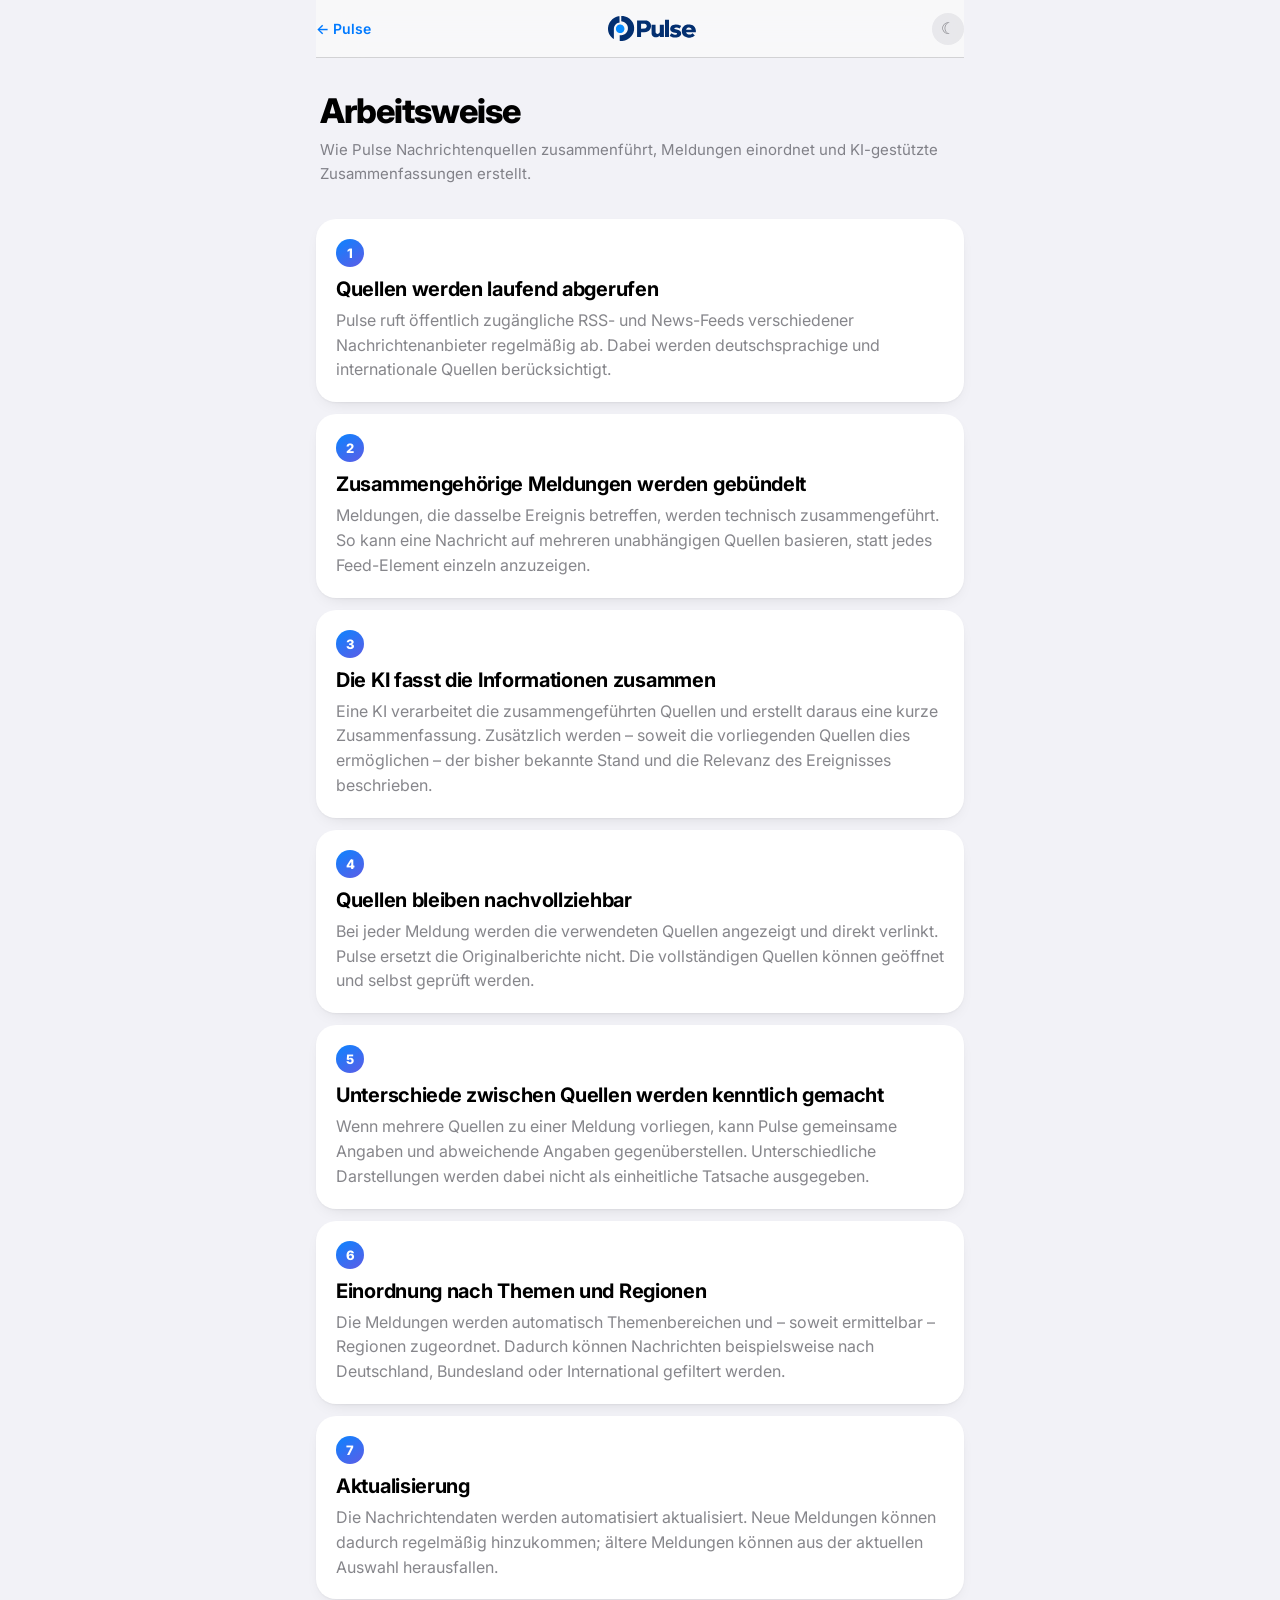
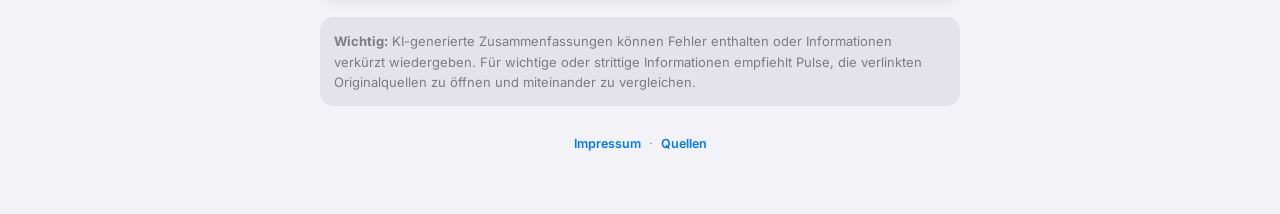
==== arbeitsweise.html @ b8046d0d "Add transparent methodology page" ====
<!doctype html>
<html lang="de">
<head>
<meta charset="utf-8">
<meta name="viewport" content="width=device-width, initial-scale=1, viewport-fit=cover">
<meta name="color-scheme" content="light dark">
<title>Arbeitsweise · Pulse</title>
<link rel="preconnect" href="https://fonts.googleapis.com">
<link href="https://fonts.googleapis.com/css2?family=Inter:wght@400;500;600;700;800&display=swap" rel="stylesheet">
<style>
:root{--bg:#F2F2F7;--card:#FFF;--label:#000;--label2:rgba(60,60,67,.62);--sep:rgba(60,60,67,.2);--fill:rgba(118,118,128,.12);--tint:#007AFF;--bar:rgba(249,249,249,.82);--font:-apple-system,BlinkMacSystemFont,"SF Pro Text","SF Pro Display",Inter,"Segoe UI",Roboto,Arial,sans-serif}
html[data-theme="dark"]{color-scheme:dark;--bg:#000;--card:#1C1C1E;--label:#FFF;--label2:rgba(235,235,245,.62);--sep:rgba(84,84,88,.65);--fill:rgba(118,118,128,.24);--tint:#0A84FF;--bar:rgba(22,22,24,.82)}
@media(prefers-color-scheme:dark){:root:not([data-theme]){--bg:#000;--card:#1C1C1E;--label:#FFF;--label2:rgba(235,235,245,.62);--sep:rgba(84,84,88,.65);--fill:rgba(118,118,128,.24);--tint:#0A84FF;--bar:rgba(22,22,24,.82)}}
*{box-sizing:border-box}body{margin:0;background:var(--bg);color:var(--label);font:16px/1.55 var(--font);-webkit-font-smoothing:antialiased}.wrap{max-width:680px;margin:auto;padding:0 16px 48px}.nav{height:58px;display:flex;align-items:center;justify-content:space-between;position:sticky;top:0;z-index:2;background:var(--bar);backdrop-filter:saturate(180%) blur(20px);border-bottom:.5px solid var(--sep)}.nav img{width:88px}.back{color:var(--tint);text-decoration:none;font-weight:600;font-size:14px}.theme{border:0;border-radius:50%;width:32px;height:32px;background:var(--fill);color:var(--label2);font-size:16px}.head{padding:34px 4px 22px}.head h1{font-size:34px;line-height:1.1;letter-spacing:-.03em;margin:0 0 9px;font-weight:800}.head p{margin:0;color:var(--label2);font-size:15px}.card{background:var(--card);border-radius:20px;padding:20px;margin:12px 0;box-shadow:0 1px 2px rgba(0,0,0,.04),0 6px 18px -10px rgba(0,0,0,.18)}.num{display:inline-grid;place-items:center;width:28px;height:28px;border-radius:50%;background:linear-gradient(145deg,#0A84FF,#5E5CE6);color:#fff;font-weight:800;font-size:13px;margin-bottom:10px}.card h2{font-size:20px;line-height:1.2;margin:0 0 7px;letter-spacing:-.015em}.card p{margin:0;color:var(--label2)}.card p+p{margin-top:9px}.note{margin:18px 4px 0;padding:14px;border-radius:14px;background:var(--fill);color:var(--label2);font-size:13px}.foot{text-align:center;color:var(--label2);font-size:12.5px;margin-top:28px}.foot a{color:var(--tint);text-decoration:none;font-weight:600}
</style>
</head>
<body>
<div class="wrap">
<header class="nav">
<a class="back" href="./index.html">← Pulse</a>
<img src="assets/pulse-logo.svg" alt="Pulse">
<button class="theme" id="theme" aria-label="Darstellung wechseln">☾</button>
</header>
<main>
<section class="head">
<h1>Arbeitsweise</h1>
<p>Wie Pulse Nachrichtenquellen zusammenführt, Meldungen einordnet und KI-gestützte Zusammenfassungen erstellt.</p>
</section>

<section class="card"><span class="num">1</span><h2>Quellen werden laufend abgerufen</h2><p>Pulse ruft öffentlich zugängliche RSS- und News-Feeds verschiedener Nachrichtenanbieter regelmäßig ab. Dabei werden deutschsprachige und internationale Quellen berücksichtigt.</p></section>
<section class="card"><span class="num">2</span><h2>Zusammengehörige Meldungen werden gebündelt</h2><p>Meldungen, die dasselbe Ereignis betreffen, werden technisch zusammengeführt. So kann eine Nachricht auf mehreren unabhängigen Quellen basieren, statt jedes Feed-Element einzeln anzuzeigen.</p></section>
<section class="card"><span class="num">3</span><h2>Die KI fasst die Informationen zusammen</h2><p>Eine KI verarbeitet die zusammengeführten Quellen und erstellt daraus eine kurze Zusammenfassung. Zusätzlich werden – soweit die vorliegenden Quellen dies ermöglichen – der bisher bekannte Stand und die Relevanz des Ereignisses beschrieben.</p></section>
<section class="card"><span class="num">4</span><h2>Quellen bleiben nachvollziehbar</h2><p>Bei jeder Meldung werden die verwendeten Quellen angezeigt und direkt verlinkt. Pulse ersetzt die Originalberichte nicht. Die vollständigen Quellen können geöffnet und selbst geprüft werden.</p></section>
<section class="card"><span class="num">5</span><h2>Unterschiede zwischen Quellen werden kenntlich gemacht</h2><p>Wenn mehrere Quellen zu einer Meldung vorliegen, kann Pulse gemeinsame Angaben und abweichende Angaben gegenüberstellen. Unterschiedliche Darstellungen werden dabei nicht als einheitliche Tatsache ausgegeben.</p></section>
<section class="card"><span class="num">6</span><h2>Einordnung nach Themen und Regionen</h2><p>Die Meldungen werden automatisch Themenbereichen und – soweit ermittelbar – Regionen zugeordnet. Dadurch können Nachrichten beispielsweise nach Deutschland, Bundesland oder International gefiltert werden.</p></section>
<section class="card"><span class="num">7</span><h2>Aktualisierung</h2><p>Die Nachrichtendaten werden automatisiert aktualisiert. Neue Meldungen können dadurch regelmäßig hinzukommen; ältere Meldungen können aus der aktuellen Auswahl herausfallen.</p></section>

<p class="note"><strong>Wichtig:</strong> KI-generierte Zusammenfassungen können Fehler enthalten oder Informationen verkürzt wiedergeben. Für wichtige oder strittige Informationen empfiehlt Pulse, die verlinkten Originalquellen zu öffnen und miteinander zu vergleichen.</p>
</main>
<p class="foot"><a href="./impressum.html">Impressum</a><span style="margin:0 8px">·</span><a href="./quellen.html">Quellen</a></p>
</div>
<script>
const key='pulse-theme',root=document.documentElement,b=document.getElementById('theme');
function apply(){const s=localStorage.getItem(key);if(s)root.dataset.theme=s;b.textContent=root.dataset.theme==='dark'?'☀':'☾'}
b.onclick=()=>{const n=root.dataset.theme==='dark'?'light':'dark';root.dataset.theme=n;localStorage.setItem(key,n);apply()};apply();
</script>
</body>
</html>
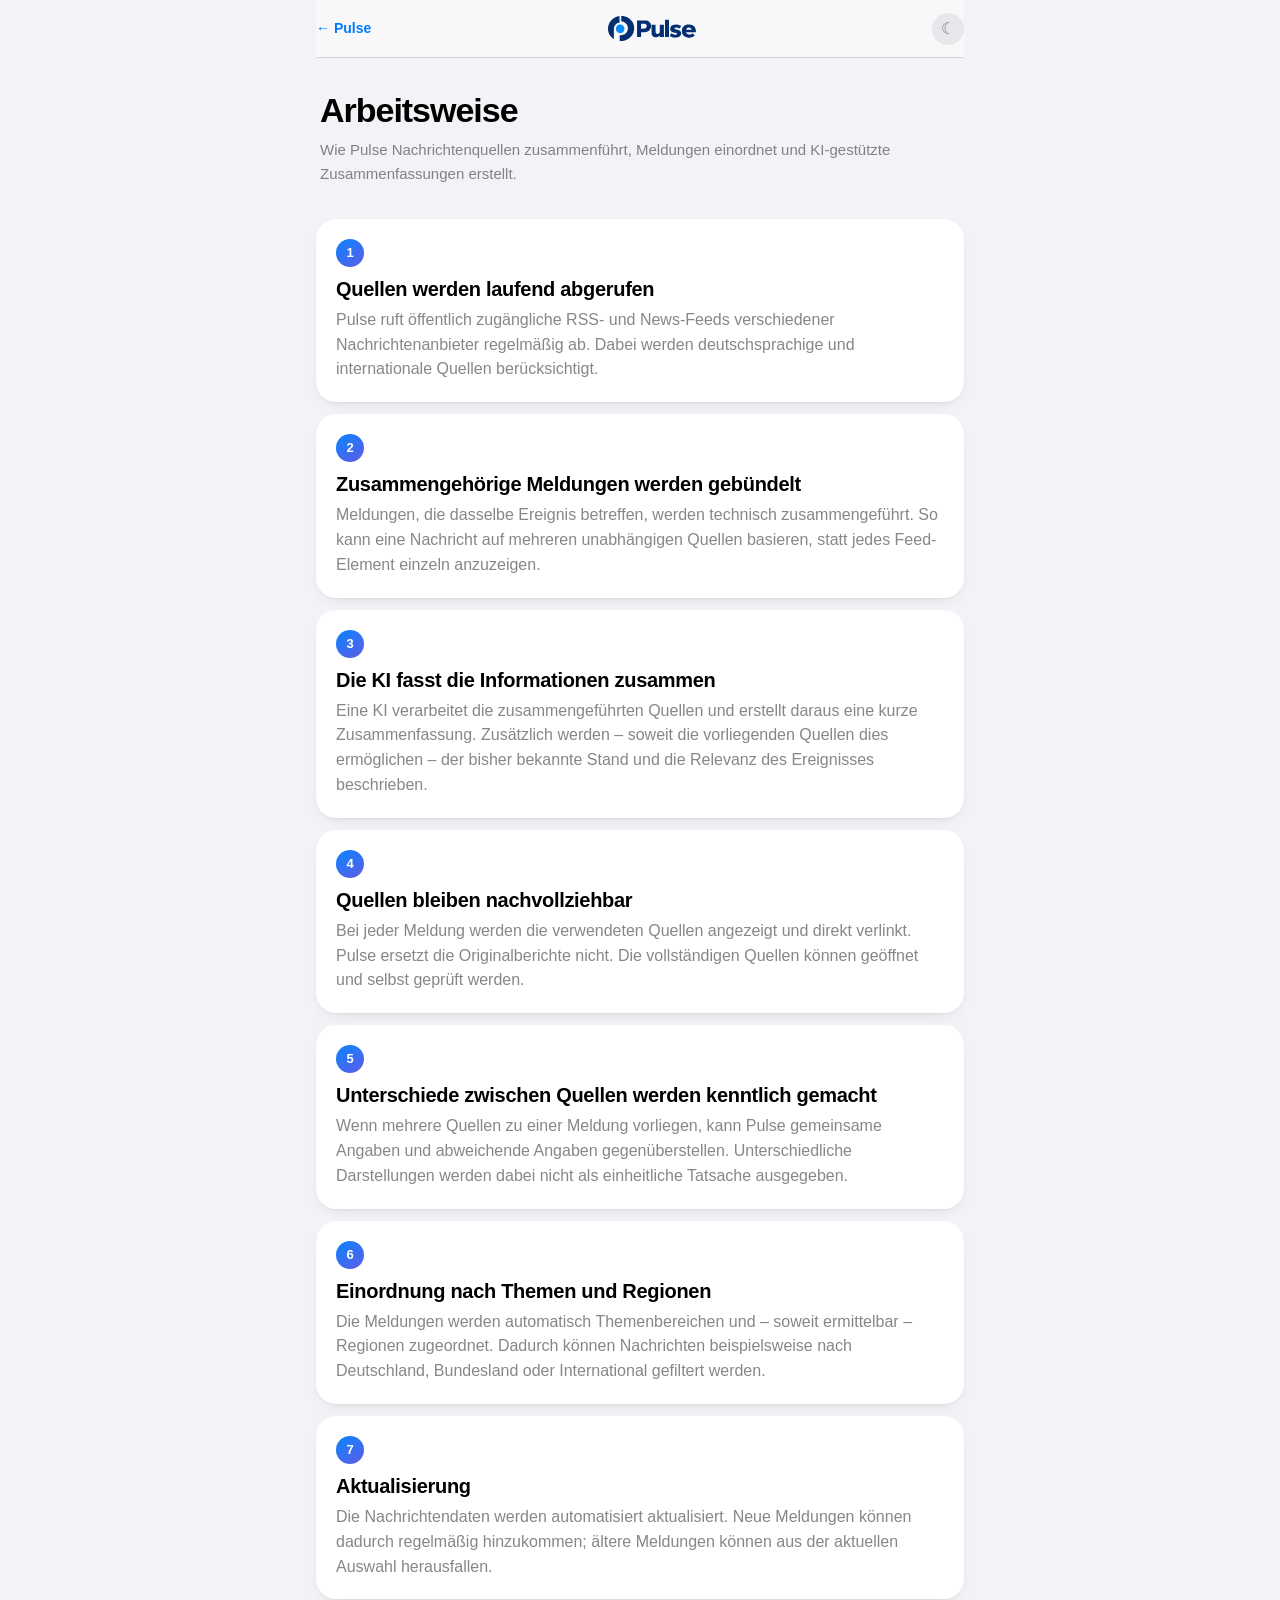
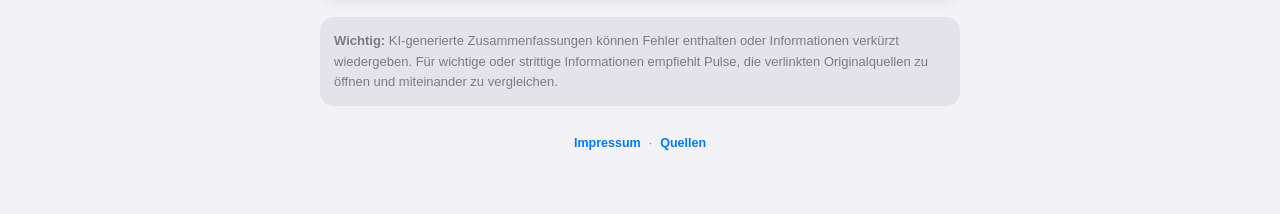
==== commit 9ebe968f: "Remove external font dependency" ====
--- a/arbeitsweise.html
+++ b/arbeitsweise.html
@@ -5,10 +5,8 @@
 <meta name="viewport" content="width=device-width, initial-scale=1, viewport-fit=cover">
 <meta name="color-scheme" content="light dark">
 <title>Arbeitsweise · Pulse</title>
-<link rel="preconnect" href="https://fonts.googleapis.com">
-<link href="https://fonts.googleapis.com/css2?family=Inter:wght@400;500;600;700;800&display=swap" rel="stylesheet">
 <style>
-:root{--bg:#F2F2F7;--card:#FFF;--label:#000;--label2:rgba(60,60,67,.62);--sep:rgba(60,60,67,.2);--fill:rgba(118,118,128,.12);--tint:#007AFF;--bar:rgba(249,249,249,.82);--font:-apple-system,BlinkMacSystemFont,"SF Pro Text","SF Pro Display",Inter,"Segoe UI",Roboto,Arial,sans-serif}
+:root{--bg:#F2F2F7;--card:#FFF;--label:#000;--label2:rgba(60,60,67,.62);--sep:rgba(60,60,67,.2);--fill:rgba(118,118,128,.12);--tint:#007AFF;--bar:rgba(249,249,249,.82);--font:-apple-system,BlinkMacSystemFont,"SF Pro Text","SF Pro Display","Segoe UI",Roboto,Arial,sans-serif}
 html[data-theme="dark"]{color-scheme:dark;--bg:#000;--card:#1C1C1E;--label:#FFF;--label2:rgba(235,235,245,.62);--sep:rgba(84,84,88,.65);--fill:rgba(118,118,128,.24);--tint:#0A84FF;--bar:rgba(22,22,24,.82)}
 @media(prefers-color-scheme:dark){:root:not([data-theme]){--bg:#000;--card:#1C1C1E;--label:#FFF;--label2:rgba(235,235,245,.62);--sep:rgba(84,84,88,.65);--fill:rgba(118,118,128,.24);--tint:#0A84FF;--bar:rgba(22,22,24,.82)}}
 *{box-sizing:border-box}body{margin:0;background:var(--bg);color:var(--label);font:16px/1.55 var(--font);-webkit-font-smoothing:antialiased}.wrap{max-width:680px;margin:auto;padding:0 16px 48px}.nav{height:58px;display:flex;align-items:center;justify-content:space-between;position:sticky;top:0;z-index:2;background:var(--bar);backdrop-filter:saturate(180%) blur(20px);border-bottom:.5px solid var(--sep)}.nav img{width:88px}.back{color:var(--tint);text-decoration:none;font-weight:600;font-size:14px}.theme{border:0;border-radius:50%;width:32px;height:32px;background:var(--fill);color:var(--label2);font-size:16px}.head{padding:34px 4px 22px}.head h1{font-size:34px;line-height:1.1;letter-spacing:-.03em;margin:0 0 9px;font-weight:800}.head p{margin:0;color:var(--label2);font-size:15px}.card{background:var(--card);border-radius:20px;padding:20px;margin:12px 0;box-shadow:0 1px 2px rgba(0,0,0,.04),0 6px 18px -10px rgba(0,0,0,.18)}.num{display:inline-grid;place-items:center;width:28px;height:28px;border-radius:50%;background:linear-gradient(145deg,#0A84FF,#5E5CE6);color:#fff;font-weight:800;font-size:13px;margin-bottom:10px}.card h2{font-size:20px;line-height:1.2;margin:0 0 7px;letter-spacing:-.015em}.card p{margin:0;color:var(--label2)}.card p+p{margin-top:9px}.note{margin:18px 4px 0;padding:14px;border-radius:14px;background:var(--fill);color:var(--label2);font-size:13px}.foot{text-align:center;color:var(--label2);font-size:12.5px;margin-top:28px}.foot a{color:var(--tint);text-decoration:none;font-weight:600}
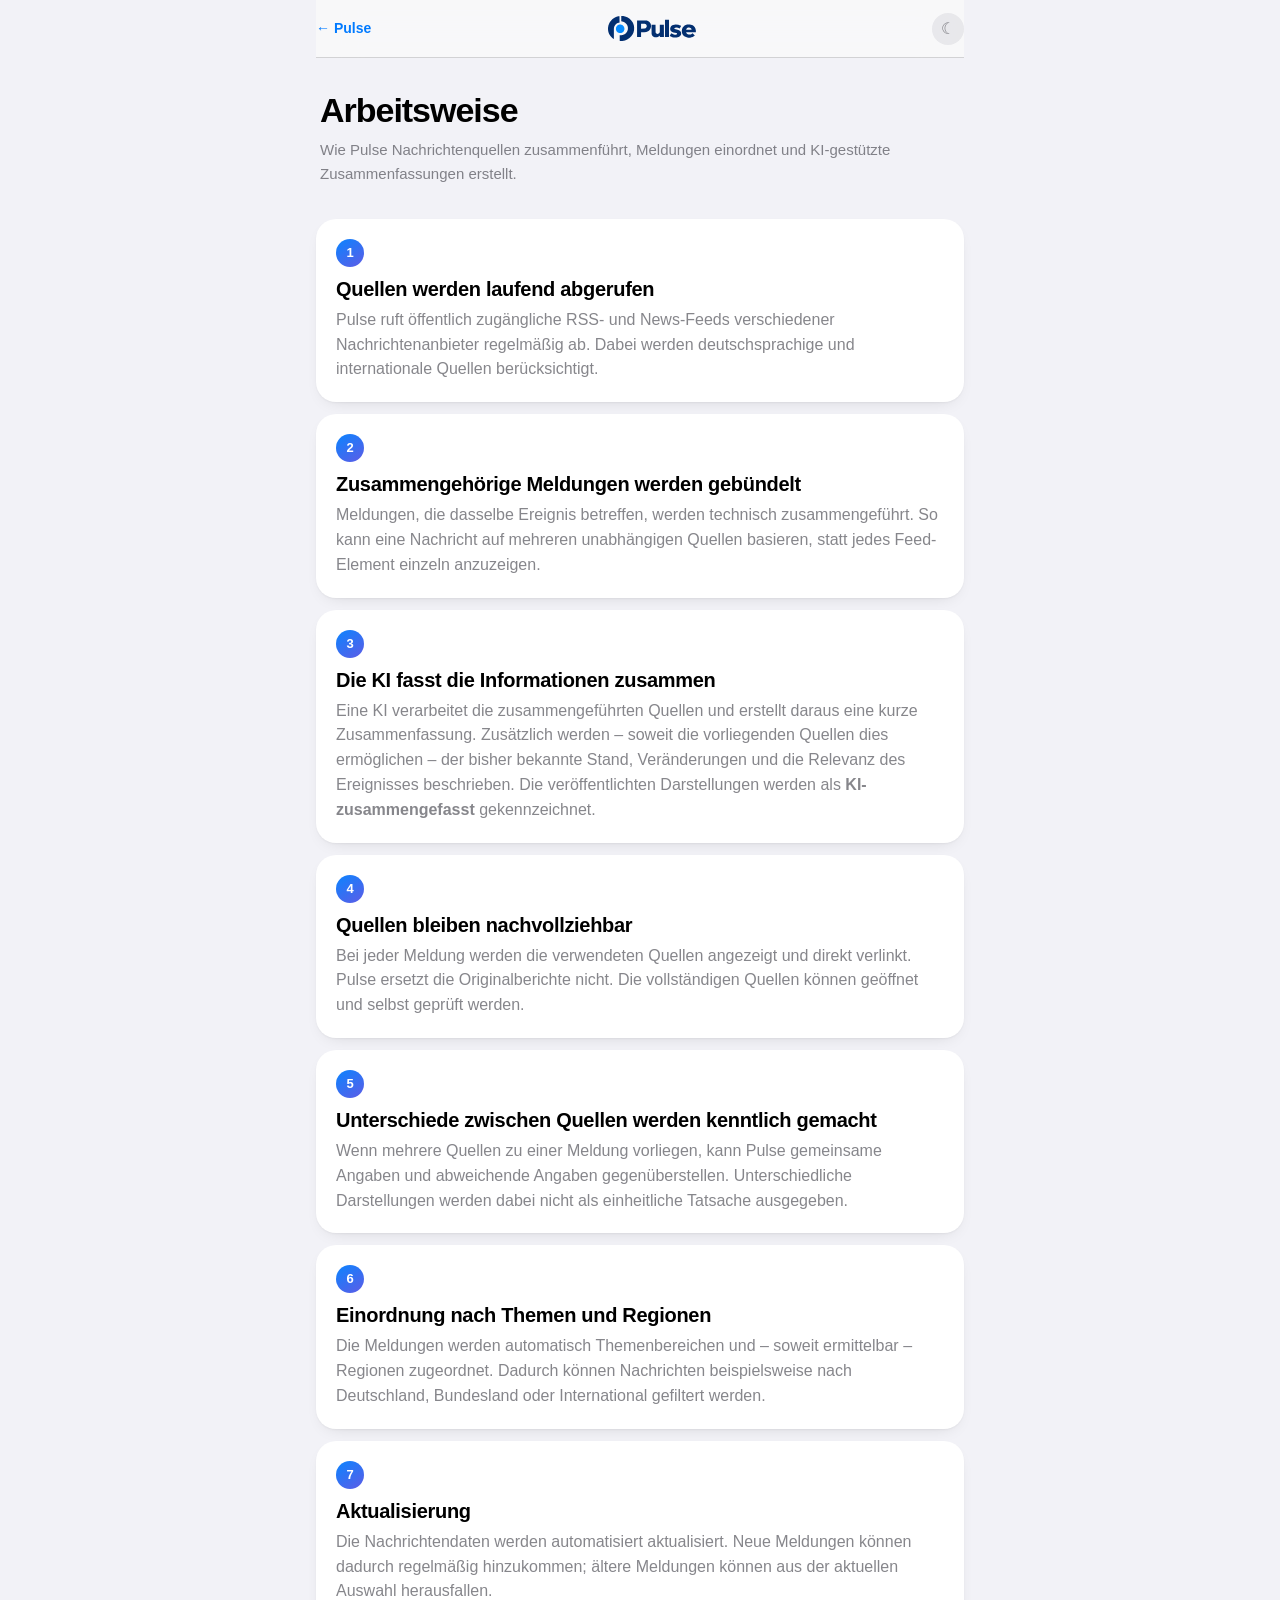
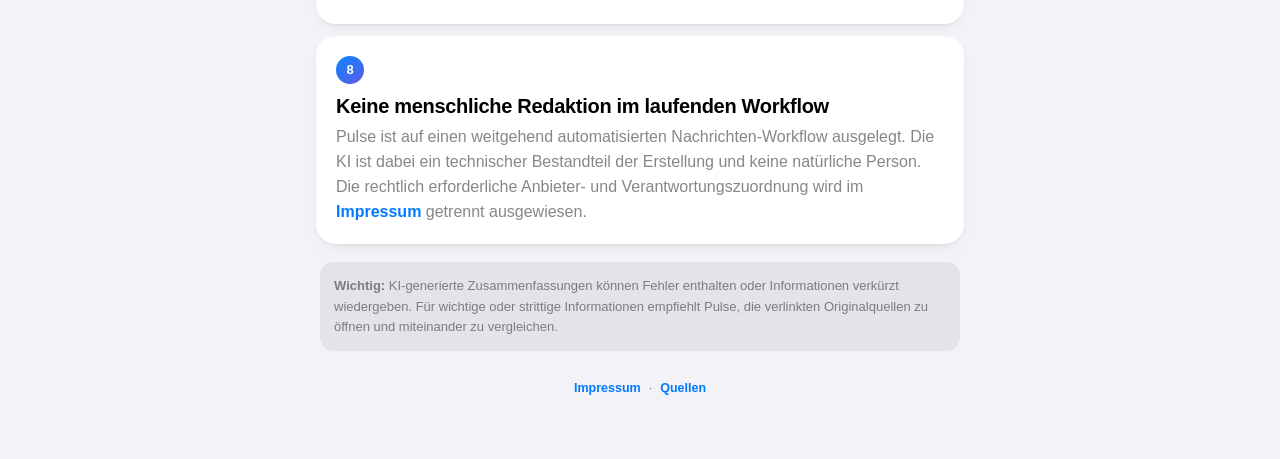
==== commit d6a24639: "Arbeitsweise um KI-Transparenz ergänzen" ====
--- a/arbeitsweise.html
+++ b/arbeitsweise.html
@@ -27,11 +27,12 @@
 
 <section class="card"><span class="num">1</span><h2>Quellen werden laufend abgerufen</h2><p>Pulse ruft öffentlich zugängliche RSS- und News-Feeds verschiedener Nachrichtenanbieter regelmäßig ab. Dabei werden deutschsprachige und internationale Quellen berücksichtigt.</p></section>
 <section class="card"><span class="num">2</span><h2>Zusammengehörige Meldungen werden gebündelt</h2><p>Meldungen, die dasselbe Ereignis betreffen, werden technisch zusammengeführt. So kann eine Nachricht auf mehreren unabhängigen Quellen basieren, statt jedes Feed-Element einzeln anzuzeigen.</p></section>
-<section class="card"><span class="num">3</span><h2>Die KI fasst die Informationen zusammen</h2><p>Eine KI verarbeitet die zusammengeführten Quellen und erstellt daraus eine kurze Zusammenfassung. Zusätzlich werden – soweit die vorliegenden Quellen dies ermöglichen – der bisher bekannte Stand und die Relevanz des Ereignisses beschrieben.</p></section>
+<section class="card"><span class="num">3</span><h2>Die KI fasst die Informationen zusammen</h2><p>Eine KI verarbeitet die zusammengeführten Quellen und erstellt daraus eine kurze Zusammenfassung. Zusätzlich werden – soweit die vorliegenden Quellen dies ermöglichen – der bisher bekannte Stand, Veränderungen und die Relevanz des Ereignisses beschrieben. Die veröffentlichten Darstellungen werden als <strong>KI-zusammengefasst</strong> gekennzeichnet.</p></section>
 <section class="card"><span class="num">4</span><h2>Quellen bleiben nachvollziehbar</h2><p>Bei jeder Meldung werden die verwendeten Quellen angezeigt und direkt verlinkt. Pulse ersetzt die Originalberichte nicht. Die vollständigen Quellen können geöffnet und selbst geprüft werden.</p></section>
 <section class="card"><span class="num">5</span><h2>Unterschiede zwischen Quellen werden kenntlich gemacht</h2><p>Wenn mehrere Quellen zu einer Meldung vorliegen, kann Pulse gemeinsame Angaben und abweichende Angaben gegenüberstellen. Unterschiedliche Darstellungen werden dabei nicht als einheitliche Tatsache ausgegeben.</p></section>
 <section class="card"><span class="num">6</span><h2>Einordnung nach Themen und Regionen</h2><p>Die Meldungen werden automatisch Themenbereichen und – soweit ermittelbar – Regionen zugeordnet. Dadurch können Nachrichten beispielsweise nach Deutschland, Bundesland oder International gefiltert werden.</p></section>
 <section class="card"><span class="num">7</span><h2>Aktualisierung</h2><p>Die Nachrichtendaten werden automatisiert aktualisiert. Neue Meldungen können dadurch regelmäßig hinzukommen; ältere Meldungen können aus der aktuellen Auswahl herausfallen.</p></section>
+<section class="card"><span class="num">8</span><h2>Keine menschliche Redaktion im laufenden Workflow</h2><p>Pulse ist auf einen weitgehend automatisierten Nachrichten-Workflow ausgelegt. Die KI ist dabei ein technischer Bestandteil der Erstellung und keine natürliche Person. Die rechtlich erforderliche Anbieter- und Verantwortungszuordnung wird im <a href="./impressum.html" style="color:var(--tint);text-decoration:none;font-weight:600">Impressum</a> getrennt ausgewiesen.</p></section>
 
 <p class="note"><strong>Wichtig:</strong> KI-generierte Zusammenfassungen können Fehler enthalten oder Informationen verkürzt wiedergeben. Für wichtige oder strittige Informationen empfiehlt Pulse, die verlinkten Originalquellen zu öffnen und miteinander zu vergleichen.</p>
 </main>
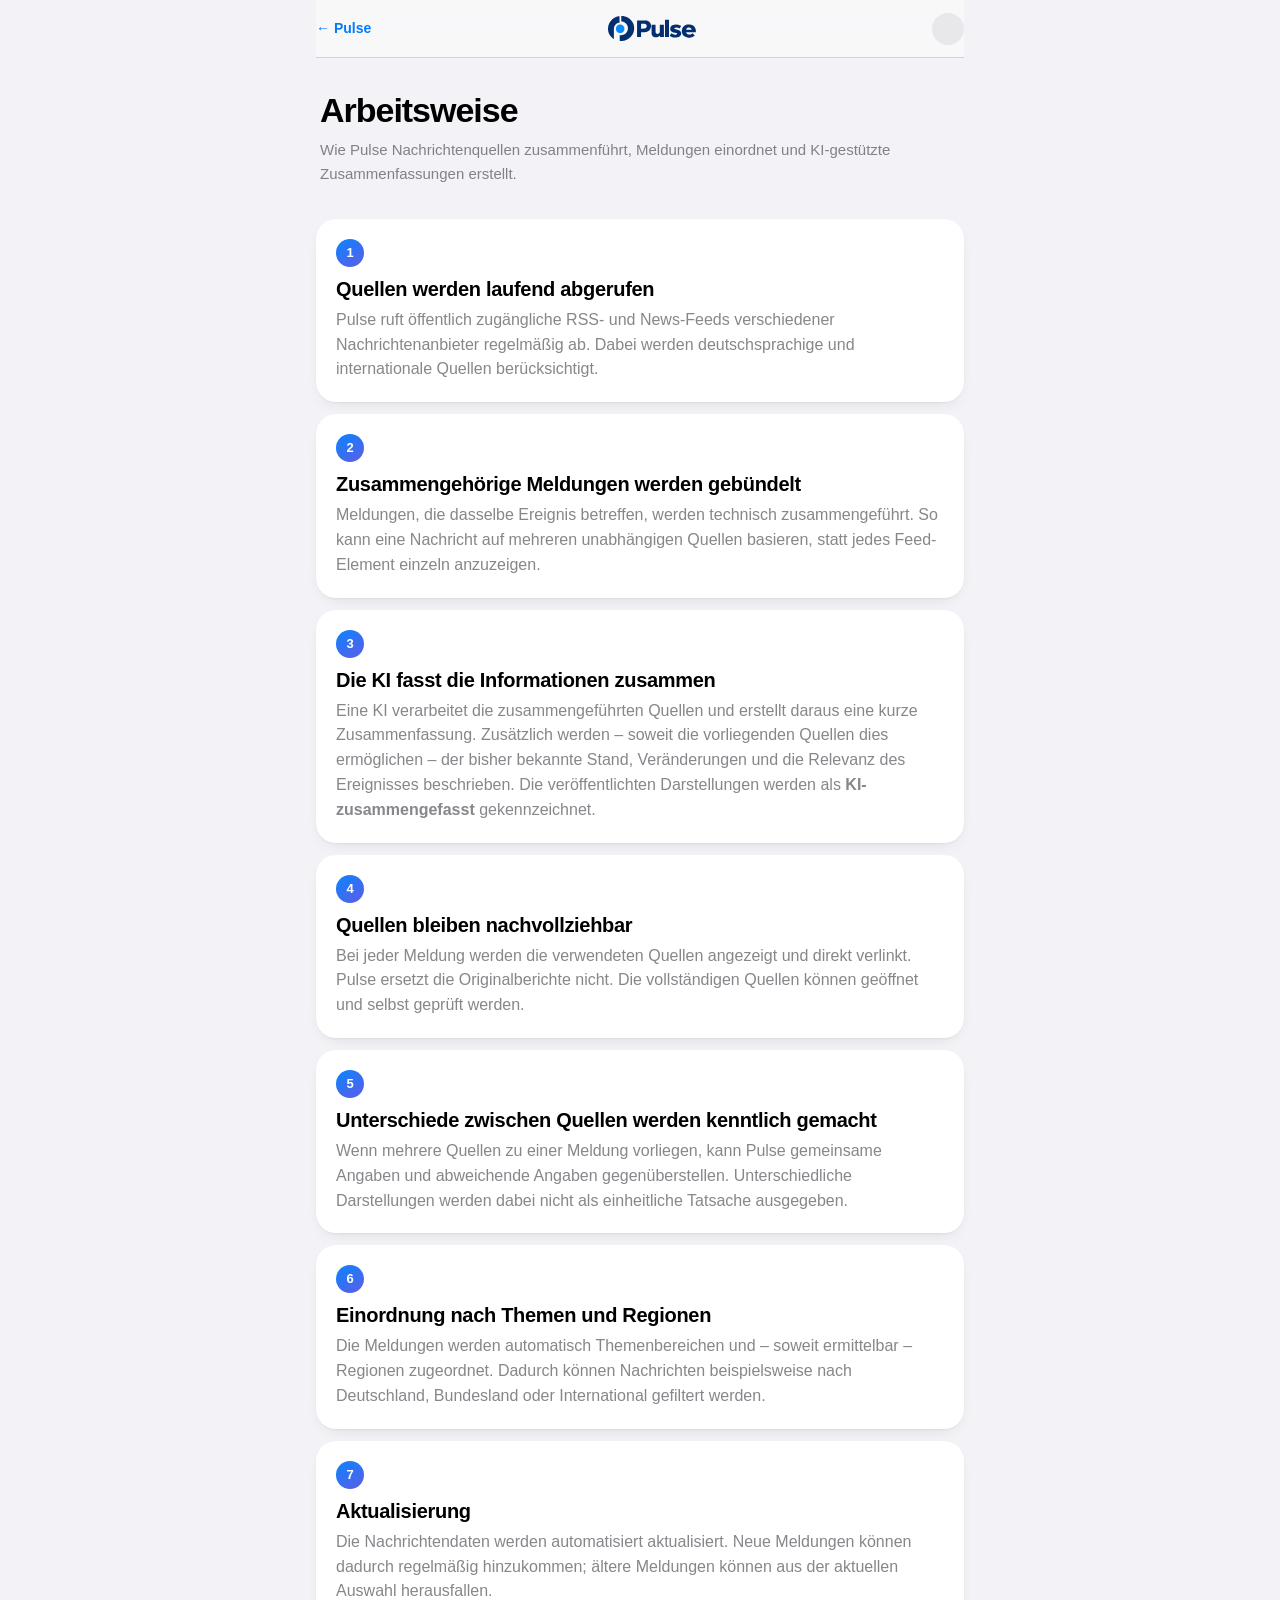
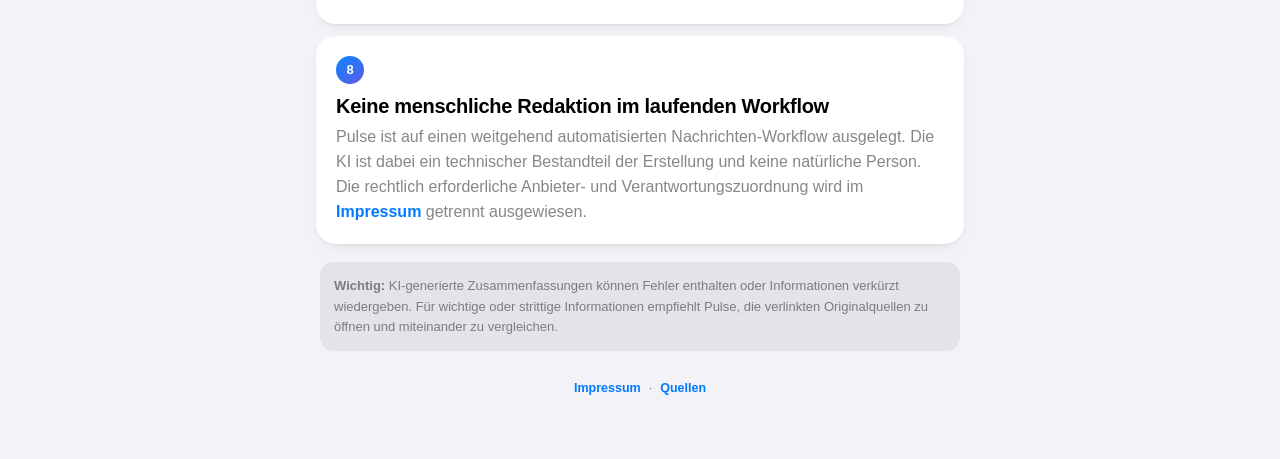
==== commit b3b50cfa: "Use shared settings across pages" ====
--- a/arbeitsweise.html
+++ b/arbeitsweise.html
@@ -11,13 +11,14 @@
 @media(prefers-color-scheme:dark){:root:not([data-theme]){--bg:#000;--card:#1C1C1E;--label:#FFF;--label2:rgba(235,235,245,.62);--sep:rgba(84,84,88,.65);--fill:rgba(118,118,128,.24);--tint:#0A84FF;--bar:rgba(22,22,24,.82)}}
 *{box-sizing:border-box}body{margin:0;background:var(--bg);color:var(--label);font:16px/1.55 var(--font);-webkit-font-smoothing:antialiased}.wrap{max-width:680px;margin:auto;padding:0 16px 48px}.nav{height:58px;display:flex;align-items:center;justify-content:space-between;position:sticky;top:0;z-index:2;background:var(--bar);backdrop-filter:saturate(180%) blur(20px);border-bottom:.5px solid var(--sep)}.nav img{width:88px}.back{color:var(--tint);text-decoration:none;font-weight:600;font-size:14px}.theme{border:0;border-radius:50%;width:32px;height:32px;background:var(--fill);color:var(--label2);font-size:16px}.head{padding:34px 4px 22px}.head h1{font-size:34px;line-height:1.1;letter-spacing:-.03em;margin:0 0 9px;font-weight:800}.head p{margin:0;color:var(--label2);font-size:15px}.card{background:var(--card);border-radius:20px;padding:20px;margin:12px 0;box-shadow:0 1px 2px rgba(0,0,0,.04),0 6px 18px -10px rgba(0,0,0,.18)}.num{display:inline-grid;place-items:center;width:28px;height:28px;border-radius:50%;background:linear-gradient(145deg,#0A84FF,#5E5CE6);color:#fff;font-weight:800;font-size:13px;margin-bottom:10px}.card h2{font-size:20px;line-height:1.2;margin:0 0 7px;letter-spacing:-.015em}.card p{margin:0;color:var(--label2)}.card p+p{margin-top:9px}.note{margin:18px 4px 0;padding:14px;border-radius:14px;background:var(--fill);color:var(--label2);font-size:13px}.foot{text-align:center;color:var(--label2);font-size:12.5px;margin-top:28px}.foot a{color:var(--tint);text-decoration:none;font-weight:600}
 </style>
+<link rel="stylesheet" href="./assets/settings.css">
 </head>
 <body>
 <div class="wrap">
 <header class="nav">
 <a class="back" href="./index.html">← Pulse</a>
 <img src="assets/pulse-logo.svg" alt="Pulse">
-<button class="theme" id="theme" aria-label="Darstellung wechseln">☾</button>
+<button class="theme" id="settingsToggle" type="button" aria-label="Einstellungen"></button>
 </header>
 <main>
 <section class="head">
@@ -40,8 +41,9 @@
 </div>
 <script>
 const key='pulse-theme',root=document.documentElement,b=document.getElementById('theme');
-function apply(){const s=localStorage.getItem(key);if(s)root.dataset.theme=s;b.textContent=root.dataset.theme==='dark'?'☀':'☾'}
+function apply(){const s=localStorage.getItem(key);if(s)root.dataset.theme=s;b.textContent=root.dataset.theme==='dark'?'☀':'☾';b.setAttribute('aria-label',root.dataset.theme==='dark'?'Helles Design':'Dunkles Design')}
 b.onclick=()=>{const n=root.dataset.theme==='dark'?'light':'dark';root.dataset.theme=n;localStorage.setItem(key,n);apply()};apply();
 </script>
+<script src="./assets/settings.js"></script>
 </body>
 </html>
--- a/assets/settings.css
+++ b/assets/settings.css
@@ -0,0 +1 @@
+.pulse-settings-toggle{position:absolute;right:12px;top:13px;width:32px;height:32px;border:0;border-radius:50%;display:grid;place-items:center;background:var(--fill);color:var(--label2,var(--label));padding:0;cursor:pointer}.pulse-settings-toggle svg{width:18px;height:18px}.pulse-settings-panel{margin:4px 0 10px;padding:10px 12px;border-radius:14px;background:var(--card);box-shadow:var(--shadow,0 1px 2px rgba(0,0,0,.04),0 6px 18px -10px rgba(0,0,0,.18)),inset 0 0 0 .5px var(--sep,var(--fill));color:var(--label);font:600 12px/1.2 -apple-system,BlinkMacSystemFont,"SF Pro Text","Segoe UI",Arial,sans-serif}.pulse-settings-title{margin-bottom:7px;color:var(--label2,var(--muted));font-weight:700}.pulse-settings-row{display:flex;align-items:center;justify-content:space-between;gap:10px;padding:5px 0}.pulse-settings-row+.pulse-settings-row{border-top:.5px solid var(--sep,var(--fill))}.pulse-settings-actions{display:flex;gap:7px;justify-content:flex-end;flex-wrap:wrap}.pulse-settings-panel button{border:0;border-radius:999px;padding:6px 10px;background:var(--fill);color:var(--label2,var(--label));font:600 12px/1 -apple-system,BlinkMacSystemFont,"SF Pro Text","Segoe UI",Arial,sans-serif;cursor:pointer}.pulse-settings-panel[hidden]{display:none!important}.pulse-settings-panel button:focus-visible,.pulse-settings-toggle:focus-visible{outline:3px solid color-mix(in srgb,var(--tint,#007AFF) 60%,transparent);outline-offset:2px}body.pulse-large-text{font-size:19px}body.pulse-large-text .pulse-settings-panel{font-size:14px}body.pulse-large-text .pulse-settings-panel button{font-size:14px}body.pulse-reduce-motion *,body.pulse-reduce-motion *::before,body.pulse-reduce-motion *::after{animation:none!important;transition:none!important;scroll-behavior:auto!important}
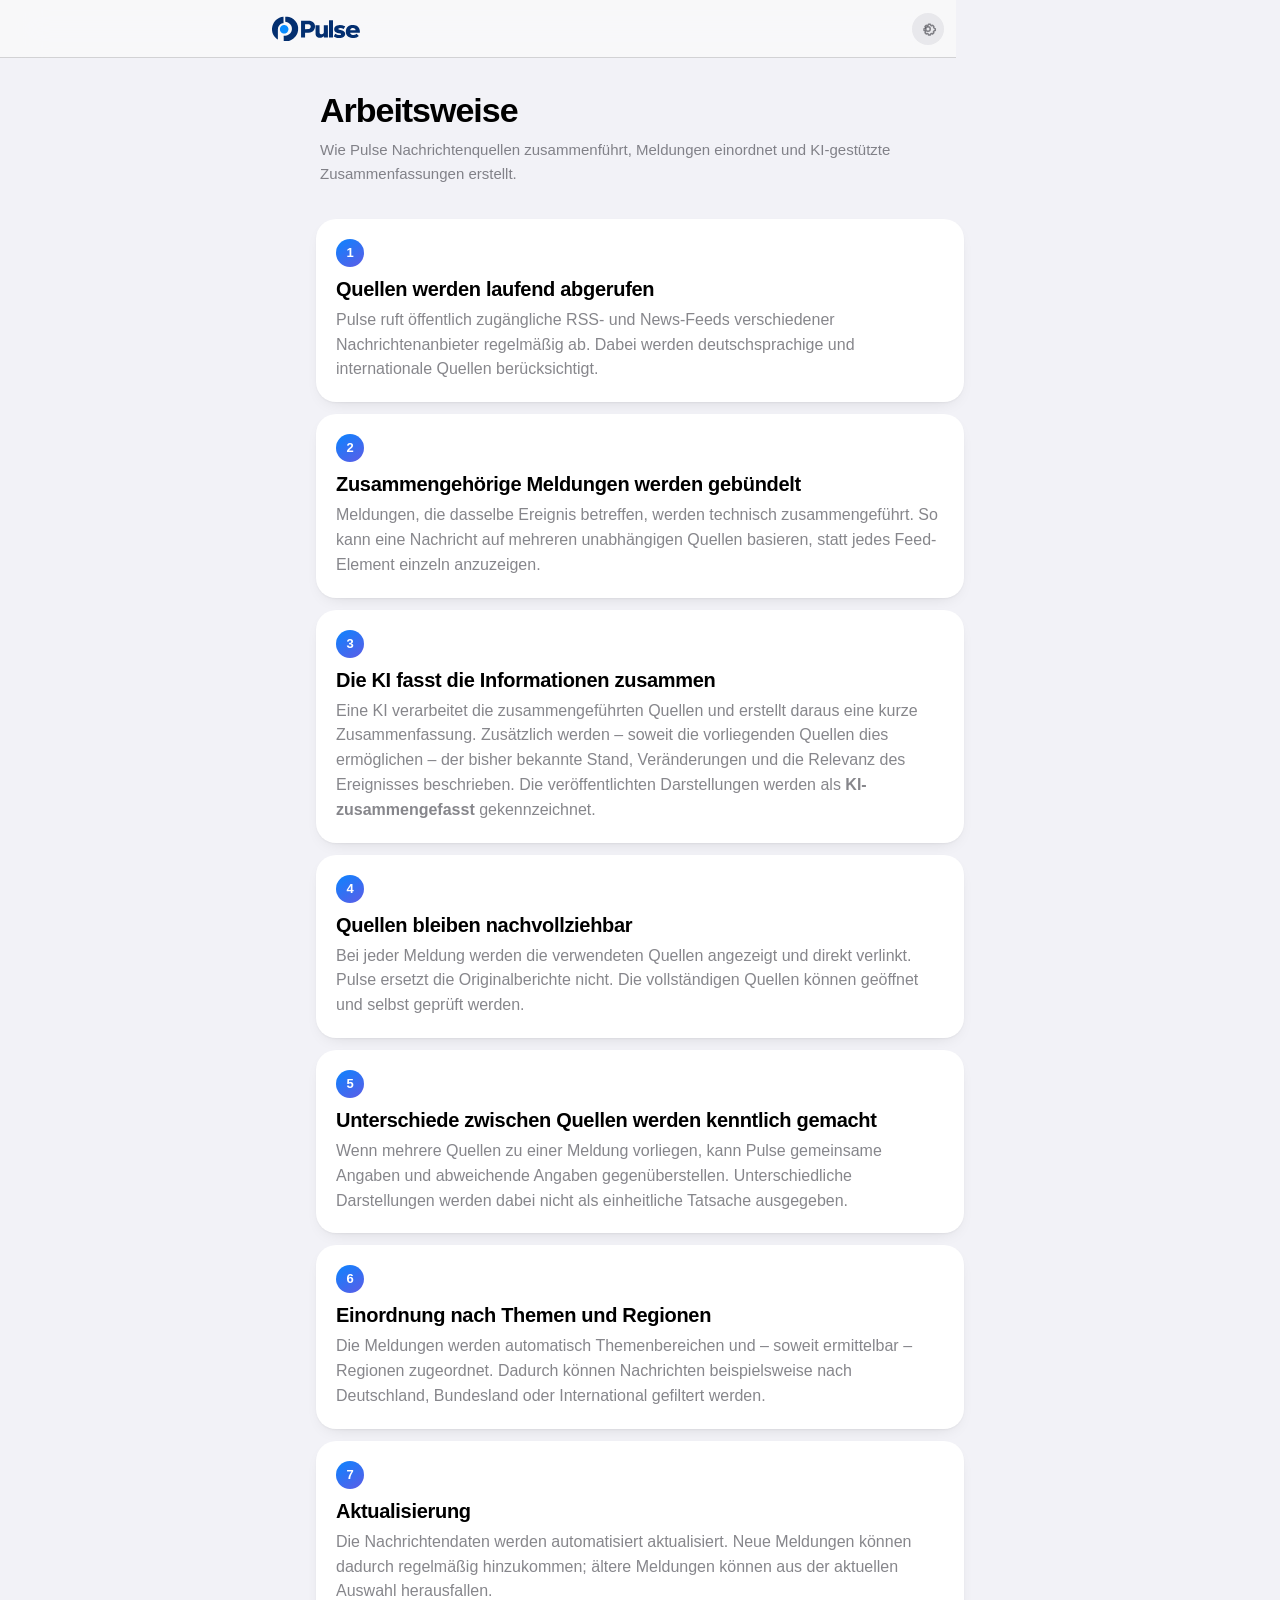
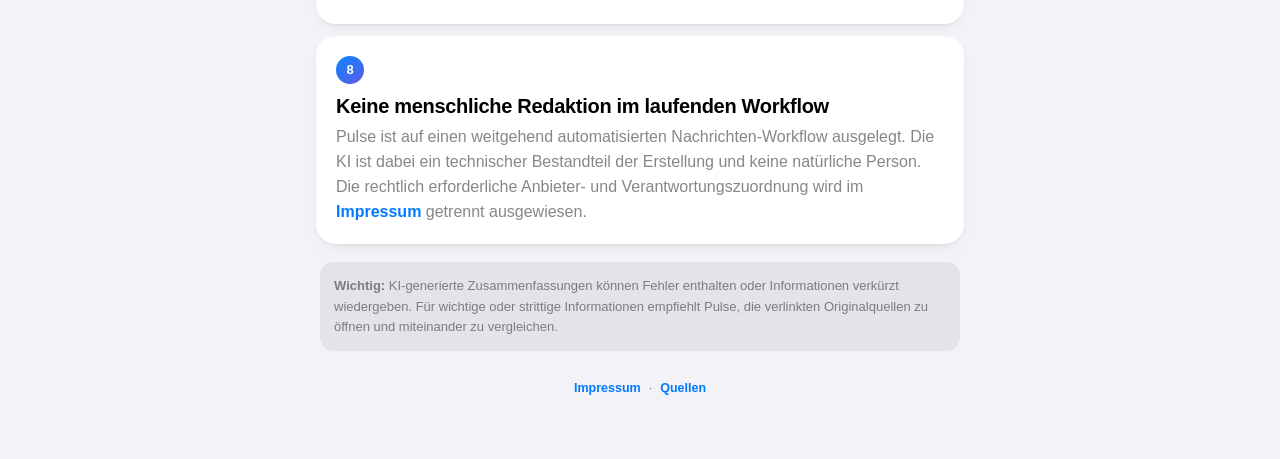
==== commit ade2e4b4: "Make secondary page header full width" ====
--- a/arbeitsweise.html
+++ b/arbeitsweise.html
@@ -9,7 +9,7 @@
 :root{--bg:#F2F2F7;--card:#FFF;--label:#000;--label2:rgba(60,60,67,.62);--sep:rgba(60,60,67,.2);--fill:rgba(118,118,128,.12);--tint:#007AFF;--bar:rgba(249,249,249,.82);--font:-apple-system,BlinkMacSystemFont,"SF Pro Text","SF Pro Display","Segoe UI",Roboto,Arial,sans-serif}
 html[data-theme="dark"]{color-scheme:dark;--bg:#000;--card:#1C1C1E;--label:#FFF;--label2:rgba(235,235,245,.62);--sep:rgba(84,84,88,.65);--fill:rgba(118,118,128,.24);--tint:#0A84FF;--bar:rgba(22,22,24,.82)}
 @media(prefers-color-scheme:dark){:root:not([data-theme]){--bg:#000;--card:#1C1C1E;--label:#FFF;--label2:rgba(235,235,245,.62);--sep:rgba(84,84,88,.65);--fill:rgba(118,118,128,.24);--tint:#0A84FF;--bar:rgba(22,22,24,.82)}}
-*{box-sizing:border-box}body{margin:0;background:var(--bg);color:var(--label);font:16px/1.55 var(--font);-webkit-font-smoothing:antialiased}.wrap{max-width:680px;margin:auto;padding:0 16px 48px}.nav{height:58px;display:flex;align-items:center;justify-content:space-between;position:sticky;top:0;z-index:2;background:var(--bar);backdrop-filter:saturate(180%) blur(20px);border-bottom:.5px solid var(--sep)}.nav img{width:88px}.back{color:var(--tint);text-decoration:none;font-weight:600;font-size:14px}.theme{border:0;border-radius:50%;width:32px;height:32px;background:var(--fill);color:var(--label2);font-size:16px}.head{padding:34px 4px 22px}.head h1{font-size:34px;line-height:1.1;letter-spacing:-.03em;margin:0 0 9px;font-weight:800}.head p{margin:0;color:var(--label2);font-size:15px}.card{background:var(--card);border-radius:20px;padding:20px;margin:12px 0;box-shadow:0 1px 2px rgba(0,0,0,.04),0 6px 18px -10px rgba(0,0,0,.18)}.num{display:inline-grid;place-items:center;width:28px;height:28px;border-radius:50%;background:linear-gradient(145deg,#0A84FF,#5E5CE6);color:#fff;font-weight:800;font-size:13px;margin-bottom:10px}.card h2{font-size:20px;line-height:1.2;margin:0 0 7px;letter-spacing:-.015em}.card p{margin:0;color:var(--label2)}.card p+p{margin-top:9px}.note{margin:18px 4px 0;padding:14px;border-radius:14px;background:var(--fill);color:var(--label2);font-size:13px}.foot{text-align:center;color:var(--label2);font-size:12.5px;margin-top:28px}.foot a{color:var(--tint);text-decoration:none;font-weight:600}
+*{box-sizing:border-box}body{margin:0;background:var(--bg);color:var(--label);font:16px/1.55 var(--font);-webkit-font-smoothing:antialiased}.wrap{max-width:680px;margin:auto;padding:0 16px 48px}.nav{position:relative;left:50%;width:100vw;transform:translateX(-50%);height:58px;display:flex;align-items:center;justify-content:space-between;position:sticky;top:0;z-index:2;background:var(--bar);backdrop-filter:saturate(180%) blur(20px);border-bottom:.5px solid var(--sep)}.nav img{width:88px}.back{color:var(--tint);text-decoration:none;font-weight:600;font-size:14px}.theme{border:0;border-radius:50%;width:32px;height:32px;background:var(--fill);color:var(--label2);font-size:16px}.head{padding:34px 4px 22px}.head h1{font-size:34px;line-height:1.1;letter-spacing:-.03em;margin:0 0 9px;font-weight:800}.head p{margin:0;color:var(--label2);font-size:15px}.card{background:var(--card);border-radius:20px;padding:20px;margin:12px 0;box-shadow:0 1px 2px rgba(0,0,0,.04),0 6px 18px -10px rgba(0,0,0,.18)}.num{display:inline-grid;place-items:center;width:28px;height:28px;border-radius:50%;background:linear-gradient(145deg,#0A84FF,#5E5CE6);color:#fff;font-weight:800;font-size:13px;margin-bottom:10px}.card h2{font-size:20px;line-height:1.2;margin:0 0 7px;letter-spacing:-.015em}.card p{margin:0;color:var(--label2)}.card p+p{margin-top:9px}.note{margin:18px 4px 0;padding:14px;border-radius:14px;background:var(--fill);color:var(--label2);font-size:13px}.foot{text-align:center;color:var(--label2);font-size:12.5px;margin-top:28px}.foot a{color:var(--tint);text-decoration:none;font-weight:600}
 </style>
 <link rel="stylesheet" href="./assets/settings.css">
 </head>
@@ -39,11 +39,7 @@
 </main>
 <p class="foot"><a href="./impressum.html">Impressum</a><span style="margin:0 8px">·</span><a href="./quellen.html">Quellen</a></p>
 </div>
-<script>
-const key='pulse-theme',root=document.documentElement,b=document.getElementById('theme');
-function apply(){const s=localStorage.getItem(key);if(s)root.dataset.theme=s;b.textContent=root.dataset.theme==='dark'?'☀':'☾';b.setAttribute('aria-label',root.dataset.theme==='dark'?'Helles Design':'Dunkles Design')}
-b.onclick=()=>{const n=root.dataset.theme==='dark'?'light':'dark';root.dataset.theme=n;localStorage.setItem(key,n);apply()};apply();
-</script>
+
 <script src="./assets/settings.js"></script>
 </body>
 </html>
--- a/assets/settings.css
+++ b/assets/settings.css
@@ -1 +1,13 @@
-.pulse-settings-toggle{position:absolute;right:12px;top:13px;width:32px;height:32px;border:0;border-radius:50%;display:grid;place-items:center;background:var(--fill);color:var(--label2,var(--label));padding:0;cursor:pointer}.pulse-settings-toggle svg{width:18px;height:18px}.pulse-settings-panel{margin:4px 0 10px;padding:10px 12px;border-radius:14px;background:var(--card);box-shadow:var(--shadow,0 1px 2px rgba(0,0,0,.04),0 6px 18px -10px rgba(0,0,0,.18)),inset 0 0 0 .5px var(--sep,var(--fill));color:var(--label);font:600 12px/1.2 -apple-system,BlinkMacSystemFont,"SF Pro Text","Segoe UI",Arial,sans-serif}.pulse-settings-title{margin-bottom:7px;color:var(--label2,var(--muted));font-weight:700}.pulse-settings-row{display:flex;align-items:center;justify-content:space-between;gap:10px;padding:5px 0}.pulse-settings-row+.pulse-settings-row{border-top:.5px solid var(--sep,var(--fill))}.pulse-settings-actions{display:flex;gap:7px;justify-content:flex-end;flex-wrap:wrap}.pulse-settings-panel button{border:0;border-radius:999px;padding:6px 10px;background:var(--fill);color:var(--label2,var(--label));font:600 12px/1 -apple-system,BlinkMacSystemFont,"SF Pro Text","Segoe UI",Arial,sans-serif;cursor:pointer}.pulse-settings-panel[hidden]{display:none!important}.pulse-settings-panel button:focus-visible,.pulse-settings-toggle:focus-visible{outline:3px solid color-mix(in srgb,var(--tint,#007AFF) 60%,transparent);outline-offset:2px}body.pulse-large-text{font-size:19px}body.pulse-large-text .pulse-settings-panel{font-size:14px}body.pulse-large-text .pulse-settings-panel button{font-size:14px}body.pulse-reduce-motion *,body.pulse-reduce-motion *::before,body.pulse-reduce-motion *::after{animation:none!important;transition:none!important;scroll-behavior:auto!important}+.pulse-settings-toggle{position:absolute;right:12px;top:13px;width:32px;height:32px;border:0;border-radius:50%;display:grid;place-items:center;background:var(--fill);color:var(--label2,var(--label));padding:0;cursor:pointer}.pulse-settings-toggle svg{width:18px;height:18px}.pulse-settings-panel{margin:4px 0 10px;padding:10px 12px;border-radius:14px;background:var(--card);box-shadow:var(--shadow,0 1px 2px rgba(0,0,0,.04),0 6px 18px -10px rgba(0,0,0,.18)),inset 0 0 0 .5px var(--sep,var(--fill));color:var(--label);font:600 12px/1.2 -apple-system,BlinkMacSystemFont,"SF Pro Text","Segoe UI",Arial,sans-serif}.pulse-settings-title{margin-bottom:7px;color:var(--label2,var(--muted));font-weight:700}.pulse-settings-row{display:flex;align-items:center;justify-content:space-between;gap:10px;padding:5px 0}.pulse-settings-row+.pulse-settings-row{border-top:.5px solid var(--sep,var(--fill))}.pulse-settings-actions{display:flex;gap:7px;justify-content:flex-end;flex-wrap:wrap}.pulse-settings-panel button{border:0;border-radius:999px;padding:6px 10px;background:var(--fill);color:var(--label2,var(--label));font:600 12px/1 -apple-system,BlinkMacSystemFont,"SF Pro Text","Segoe UI",Arial,sans-serif;cursor:pointer}.pulse-settings-panel[hidden]{display:none!important}.pulse-settings-panel button:focus-visible,.pulse-settings-toggle:focus-visible{outline:3px solid color-mix(in srgb,var(--tint,#007AFF) 60%,transparent);outline-offset:2px}body.pulse-large-text{font-size:19px}body.pulse-large-text .pulse-settings-panel{font-size:14px}body.pulse-large-text .pulse-settings-panel button{font-size:14px}body.pulse-reduce-motion *,body.pulse-reduce-motion *::before,body.pulse-reduce-motion *::after{animation:none!important;transition:none!important;scroll-behavior:auto!important}
+/* Shared header alignment: logo always centered, controls stay at the edges. */
+.nav{position:sticky!important}
+.nav>.brand,.nav>img{position:absolute!important;left:50%!important;top:50%!important;transform:translate(-50%,-50%)!important;margin:0!important}
+.nav>.brand img{display:block!important;width:88px!important;height:auto!important}
+.nav>.pulse-settings-toggle{right:12px!important;top:50%!important;transform:translateY(-50%)!important}
+.pulse-topbar{position:relative!important}
+.pulse-topbar>img{position:absolute!important;left:50%!important;top:50%!important;transform:translate(-50%,-50%)!important;margin:0!important;width:88px!important;height:auto!important}
+.pulse-topbar>.pulse-settings-toggle{position:absolute!important;right:12px!important;top:50%!important;transform:translateY(-50%)!important}
+
+.navbar{position:relative!important}
+.navbar>.pulse-settings-toggle{position:absolute!important;right:12px!important;top:50%!important;transform:translateY(-50%)!important;margin:0!important;width:32px!important;height:32px!important}
+.navbar>.pulse-settings-toggle svg{width:18px!important;height:18px!important}
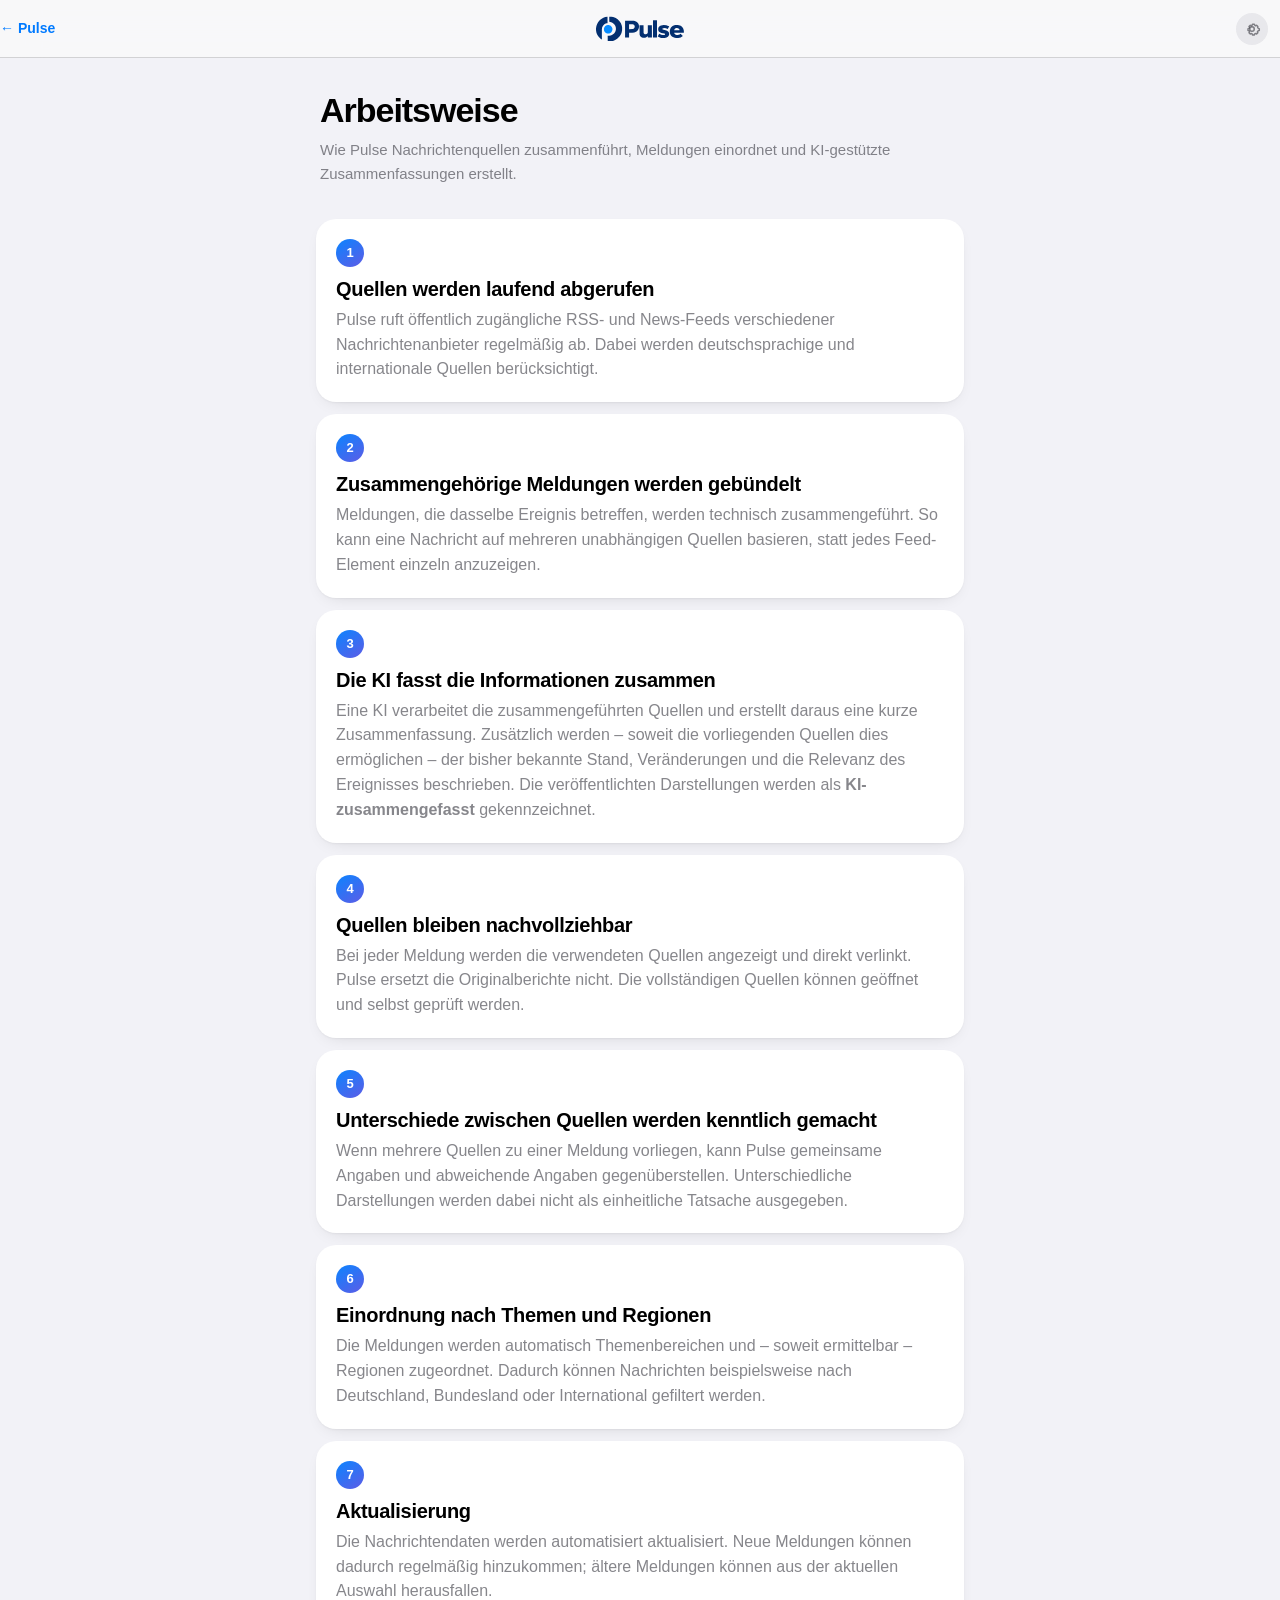
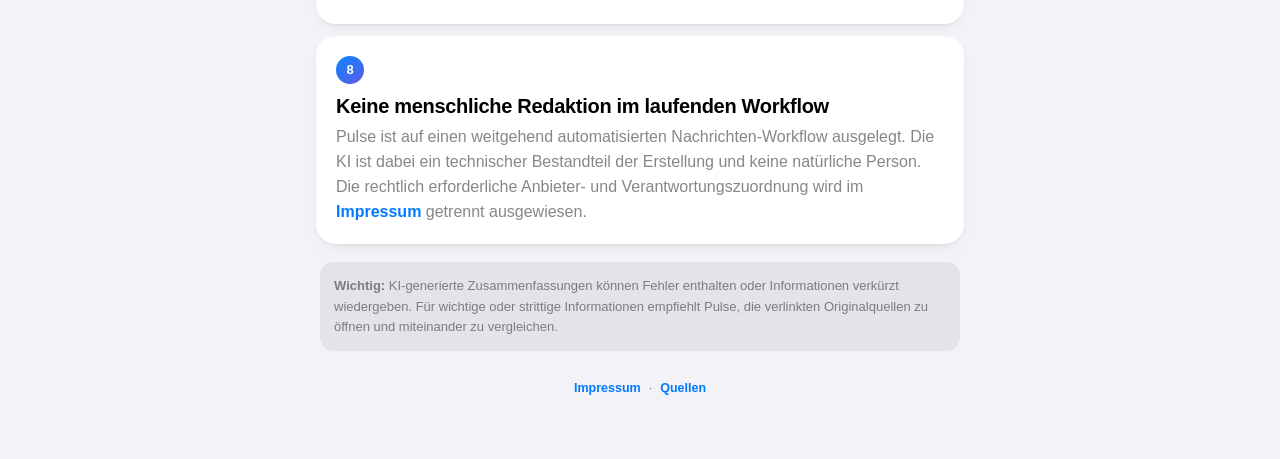
==== commit 42631f82: "Fix full-width subpage header alignment" ====
--- a/arbeitsweise.html
+++ b/arbeitsweise.html
@@ -9,7 +9,7 @@
 :root{--bg:#F2F2F7;--card:#FFF;--label:#000;--label2:rgba(60,60,67,.62);--sep:rgba(60,60,67,.2);--fill:rgba(118,118,128,.12);--tint:#007AFF;--bar:rgba(249,249,249,.82);--font:-apple-system,BlinkMacSystemFont,"SF Pro Text","SF Pro Display","Segoe UI",Roboto,Arial,sans-serif}
 html[data-theme="dark"]{color-scheme:dark;--bg:#000;--card:#1C1C1E;--label:#FFF;--label2:rgba(235,235,245,.62);--sep:rgba(84,84,88,.65);--fill:rgba(118,118,128,.24);--tint:#0A84FF;--bar:rgba(22,22,24,.82)}
 @media(prefers-color-scheme:dark){:root:not([data-theme]){--bg:#000;--card:#1C1C1E;--label:#FFF;--label2:rgba(235,235,245,.62);--sep:rgba(84,84,88,.65);--fill:rgba(118,118,128,.24);--tint:#0A84FF;--bar:rgba(22,22,24,.82)}}
-*{box-sizing:border-box}body{margin:0;background:var(--bg);color:var(--label);font:16px/1.55 var(--font);-webkit-font-smoothing:antialiased}.wrap{max-width:680px;margin:auto;padding:0 16px 48px}.nav{position:relative;left:50%;width:100vw;transform:translateX(-50%);height:58px;display:flex;align-items:center;justify-content:space-between;position:sticky;top:0;z-index:2;background:var(--bar);backdrop-filter:saturate(180%) blur(20px);border-bottom:.5px solid var(--sep)}.nav img{width:88px}.back{color:var(--tint);text-decoration:none;font-weight:600;font-size:14px}.theme{border:0;border-radius:50%;width:32px;height:32px;background:var(--fill);color:var(--label2);font-size:16px}.head{padding:34px 4px 22px}.head h1{font-size:34px;line-height:1.1;letter-spacing:-.03em;margin:0 0 9px;font-weight:800}.head p{margin:0;color:var(--label2);font-size:15px}.card{background:var(--card);border-radius:20px;padding:20px;margin:12px 0;box-shadow:0 1px 2px rgba(0,0,0,.04),0 6px 18px -10px rgba(0,0,0,.18)}.num{display:inline-grid;place-items:center;width:28px;height:28px;border-radius:50%;background:linear-gradient(145deg,#0A84FF,#5E5CE6);color:#fff;font-weight:800;font-size:13px;margin-bottom:10px}.card h2{font-size:20px;line-height:1.2;margin:0 0 7px;letter-spacing:-.015em}.card p{margin:0;color:var(--label2)}.card p+p{margin-top:9px}.note{margin:18px 4px 0;padding:14px;border-radius:14px;background:var(--fill);color:var(--label2);font-size:13px}.foot{text-align:center;color:var(--label2);font-size:12.5px;margin-top:28px}.foot a{color:var(--tint);text-decoration:none;font-weight:600}
+*{box-sizing:border-box}body{margin:0;background:var(--bg);color:var(--label);font:16px/1.55 var(--font);-webkit-font-smoothing:antialiased}.wrap{max-width:680px;margin:auto;padding:0 16px 48px}.nav{position:relative;left:auto;width:100vw;margin-left:calc(50% - 50vw);transform:none;height:58px;display:flex;align-items:center;justify-content:space-between;position:sticky;top:0;z-index:2;background:var(--bar);backdrop-filter:saturate(180%) blur(20px);border-bottom:.5px solid var(--sep)}.nav img{width:88px}.back{color:var(--tint);text-decoration:none;font-weight:600;font-size:14px}.theme{border:0;border-radius:50%;width:32px;height:32px;background:var(--fill);color:var(--label2);font-size:16px}.head{padding:34px 4px 22px}.head h1{font-size:34px;line-height:1.1;letter-spacing:-.03em;margin:0 0 9px;font-weight:800}.head p{margin:0;color:var(--label2);font-size:15px}.card{background:var(--card);border-radius:20px;padding:20px;margin:12px 0;box-shadow:0 1px 2px rgba(0,0,0,.04),0 6px 18px -10px rgba(0,0,0,.18)}.num{display:inline-grid;place-items:center;width:28px;height:28px;border-radius:50%;background:linear-gradient(145deg,#0A84FF,#5E5CE6);color:#fff;font-weight:800;font-size:13px;margin-bottom:10px}.card h2{font-size:20px;line-height:1.2;margin:0 0 7px;letter-spacing:-.015em}.card p{margin:0;color:var(--label2)}.card p+p{margin-top:9px}.note{margin:18px 4px 0;padding:14px;border-radius:14px;background:var(--fill);color:var(--label2);font-size:13px}.foot{text-align:center;color:var(--label2);font-size:12.5px;margin-top:28px}.foot a{color:var(--tint);text-decoration:none;font-weight:600}
 </style>
 <link rel="stylesheet" href="./assets/settings.css">
 </head>
